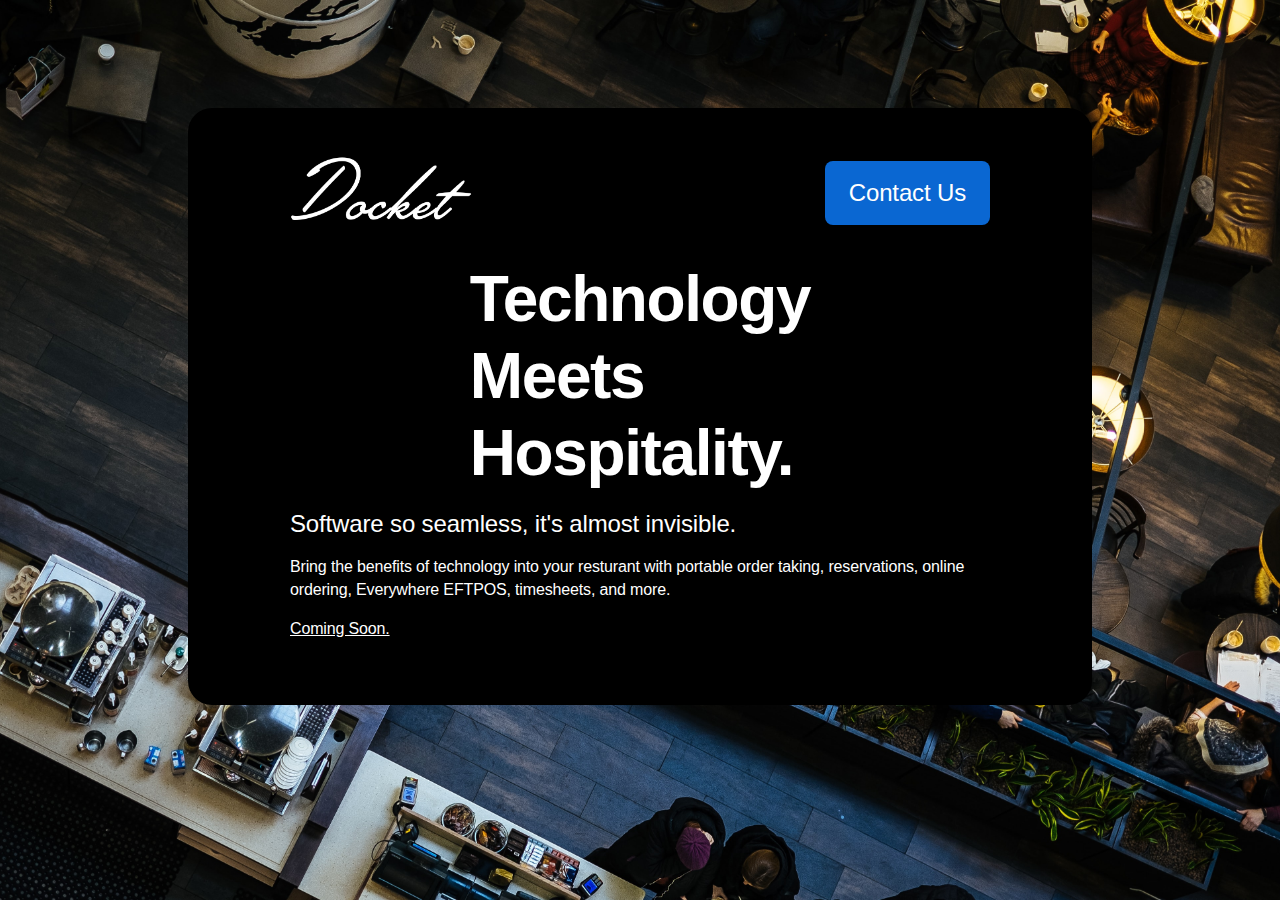
==== index.html @ 6a32f39c "Added mobile mode and slightly cleaned up code" ====
<!DOCTYPE html>

<head>
    <title>Docket Systems</title>
    <link rel="stylesheet" type="text/css" href="./main.css" />
</head>

<body>
    <main>
        <div class="main_internal">
            <nav>
                <ul>
                    <li><a href="#"><img src="./logo.png" alt="Docket Systems" /></a></li>
                    <li class="nav_button nav_button_get"><a href="mailto:sales@docket.systems">Contact Us</a></li>
                </ul>
            </nav>

            <div class="content">
                <h1 class="hero_text">Technology<br />Meets<br />Hospitality.</h1>
                <div class="main_text">
                    <h2>Software so seamless, it's almost invisible.</h2>

                    <h4>Bring the benefits of technology into your resturant with portable order taking, reservations, online ordering, Everywhere EFTPOS, timesheets, and more.</h4>
                    <a href="#"><p>Coming Soon.</p></a>
                </div>
            </div>
        </div>
    </main>
</body>
---- main.css ----
@import url('https://rsms.me/inter/inter.css');
html { font-family: 'Inter', sans-serif; }
@supports (font-variation-settings: normal) {
  html { font-family: 'Inter var', sans-serif; }
}

@media only screen and (min-width: 512px) {
    body {
        background: url('bg.jpg') no-repeat top center fixed;
        background-size: cover;
        padding: 100px 0;
    }
}

html {
    font-size: 62.5%; /* font-size 1em = 10px on default browser settings */
  }

body {
    line-height: 1.43;
    background-color: black;
    padding-left: 0;
    padding-right: 0;
    letter-spacing: -0.15px;
    display: flex;
    justify-content: center;
}

h1, h2, h3, h4, h5, h6 {
    margin: 0;
}

h1 {
    font-weight: 700;
    font-size: 6.4rem;
    letter-spacing: -1.4px;
    line-height: 1.2;
}

h2 {
    font-weight: 400;
    font-size: 2.4rem;
    padding: 15px 0;
}

h4 {
    font-weight: 450;
}

.content {
    max-width: 700px;
    grid-row: 2;
    justify-items: center;
}

nav {
    padding: 0;
    padding: 32px 0;
    margin: 0;
    font-size: 2.4rem;
    font-weight: 500;
}

.nav_button {
    line-height: 64px;
    border-radius: 8px;
    padding: 0 24px;
    cursor: pointer;
    background-color: rgb(10, 103, 210);
    transition: 0.3s;
}

.nav_button:hover {
    background-color: rgb(10, 77, 153);
}

nav ul {
    list-style: none;
    margin: 0;
    padding: 0;
    display: flex;
    justify-content: space-between;
    align-items: center;
}

nav ul li {
    padding: 0;
    margin: 0;
    display: inline;
}

nav img {
    height: 64px;
    
}

nav a:link, nav a:visited {
    color: white;
    text-decoration: none;
}

main {
    min-width: 512px;
    background-color: black;
    border-radius: 24px;
    color: white;
    font-size: 1.6rem;
    padding-top: 16px;
    padding-bottom: 48px;
}

.main_internal {
    padding: 0 8vw;
}

.main_text a:link, .main_text a:visited {
    color: white;
}

.main_text a {
    transition: 0.3s;
}

.main_text a:hover {
    color: rgb(190, 190, 190);
}
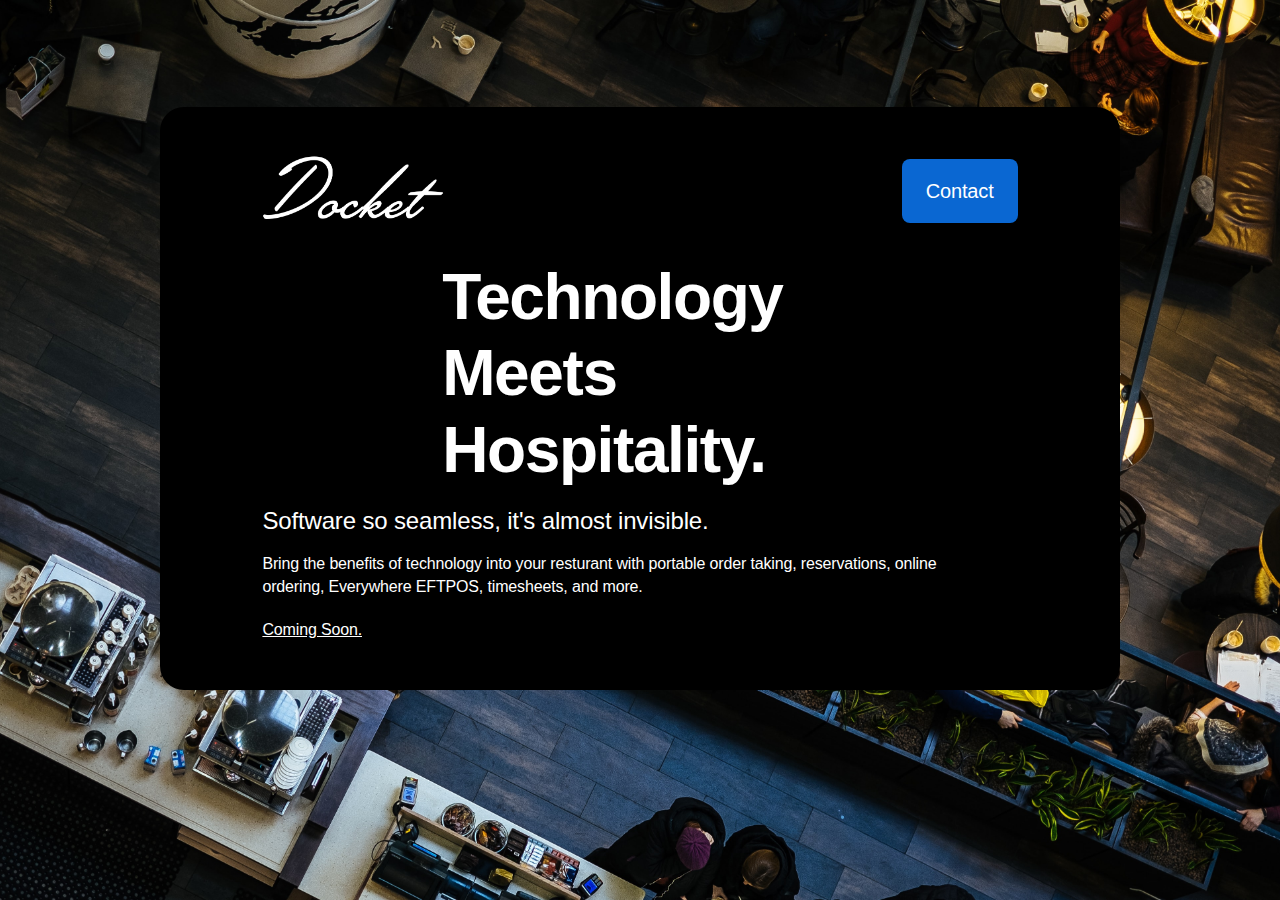
==== commit c05ab0a4: "Fixed mobile display" ====
--- a/index.html
+++ b/index.html
@@ -3,6 +3,7 @@
 <head>
     <title>Docket Systems</title>
     <link rel="stylesheet" type="text/css" href="./main.css" />
+    <meta name="viewport" content="width=device-width, initial-scale=1.0">
 </head>
 
 <body>
@@ -11,7 +12,7 @@
             <nav>
                 <ul>
                     <li><a href="#"><img src="./logo.png" alt="Docket Systems" /></a></li>
-                    <li class="nav_button nav_button_get"><a href="mailto:sales@docket.systems">Contact Us</a></li>
+                    <li class="nav_button nav_button_get"><a href="mailto:sales@docket.systems">Contact</a></li>
                 </ul>
             </nav>
 
--- a/main.css
+++ b/main.css
@@ -8,7 +8,11 @@
     body {
         background: url('bg.jpg') no-repeat top center fixed;
         background-size: cover;
-        padding: 100px 0;
+        padding: 11vh 0;
+    }
+
+    main {
+        width: 100%;
     }
 }
 
@@ -45,6 +49,7 @@
 
 h4 {
     font-weight: 450;
+    font-size: 1.6rem;
 }
 
 .content {
@@ -57,7 +62,7 @@
     padding: 0;
     padding: 32px 0;
     margin: 0;
-    font-size: 2.4rem;
+    font-size: 2rem;
     font-weight: 500;
 }
 
@@ -100,13 +105,13 @@
 }
 
 main {
-    min-width: 512px;
     background-color: black;
     border-radius: 24px;
     color: white;
     font-size: 1.6rem;
     padding-top: 16px;
-    padding-bottom: 48px;
+    padding-bottom: 32px;
+    max-width: 960px
 }
 
 .main_internal {
@@ -121,6 +126,10 @@
     transition: 0.3s;
 }
 
+.main_text p {
+    padding-top: 4px;
+}
+
 .main_text a:hover {
     color: rgb(190, 190, 190);
 }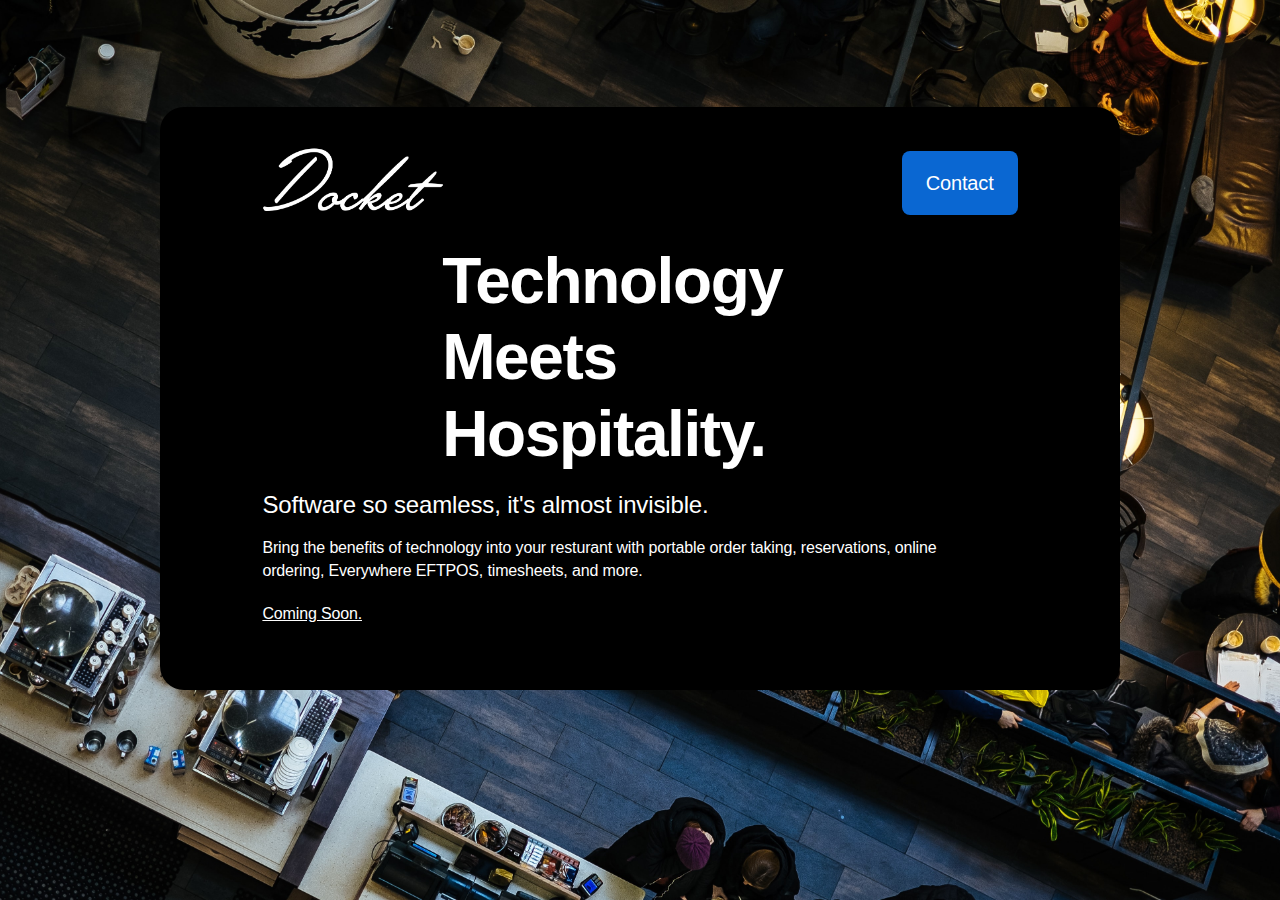
==== commit 280d3cf7: "Cleaned up mobile display" ====
--- a/index.html
+++ b/index.html
@@ -12,7 +12,7 @@
             <nav>
                 <ul>
                     <li><a href="#"><img src="./logo.png" alt="Docket Systems" /></a></li>
-                    <li class="nav_button nav_button_get"><a href="mailto:sales@docket.systems">Contact</a></li>
+                    <li class="nav_button"><a href="mailto:sales@docket.systems">Contact</a></li>
                 </ul>
             </nav>
 
--- a/main.css
+++ b/main.css
@@ -14,11 +14,25 @@
     main {
         width: 100%;
     }
+
+    .hero_text {
+        font-size: 6.4rem;
+    }
+}
+
+@media only screen and (max-width: 511px) {
+    .hero_text {
+        font-size: 5.6rem;
+    }
+
+    .nav_button {
+        display: none;
+    }
 }
 
 html {
     font-size: 62.5%; /* font-size 1em = 10px on default browser settings */
-  }
+}
 
 body {
     line-height: 1.43;
@@ -60,7 +74,7 @@
 
 nav {
     padding: 0;
-    padding: 32px 0;
+    padding: 32px 0 24px 0;
     margin: 0;
     font-size: 2rem;
     font-weight: 500;
@@ -109,8 +123,8 @@
     border-radius: 24px;
     color: white;
     font-size: 1.6rem;
-    padding-top: 16px;
-    padding-bottom: 32px;
+    padding-top: 8px;
+    padding-bottom: 48px;
     max-width: 960px
 }
 
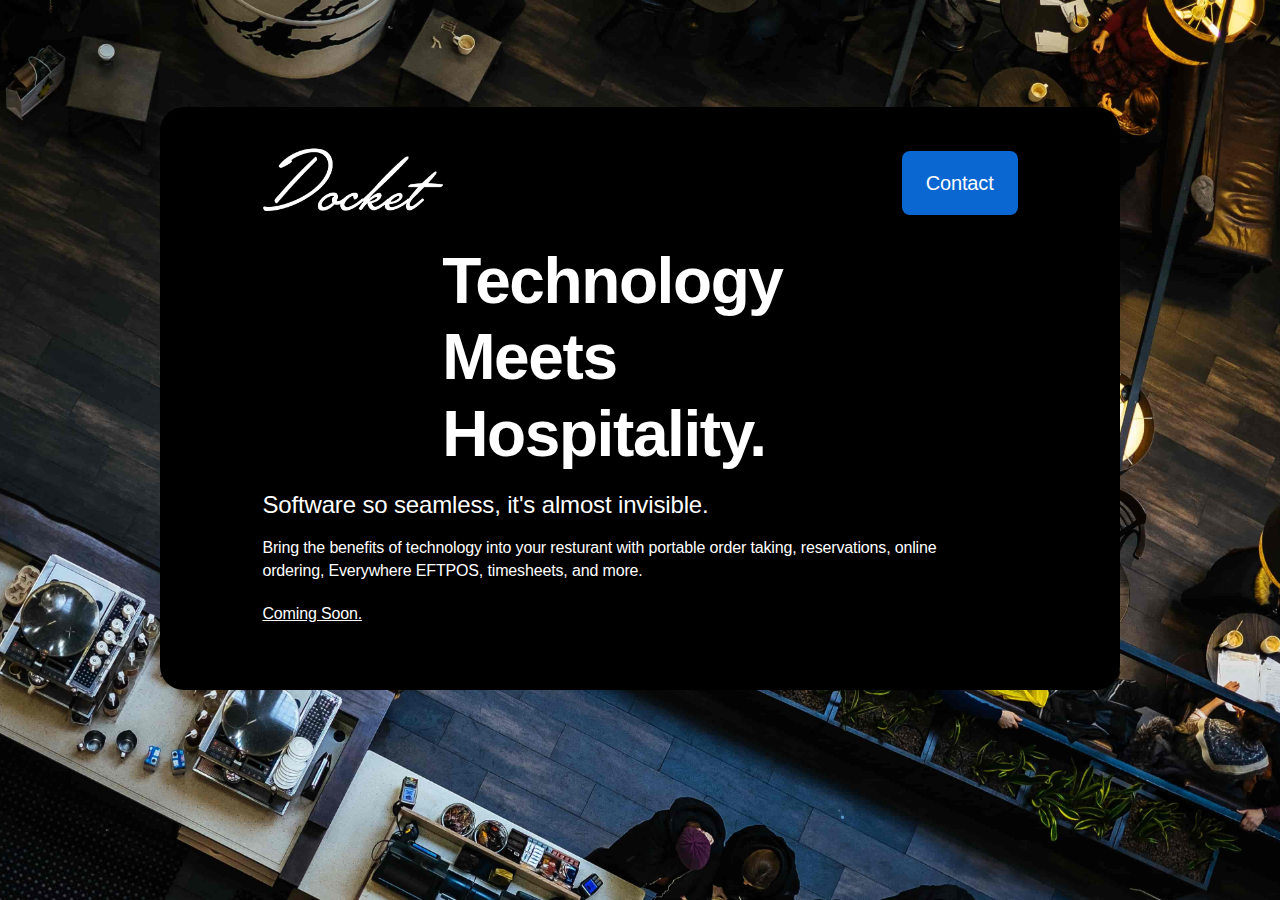
==== commit 4de23bb2: "Changed font from @import to <link>" ====
--- a/index.html
+++ b/index.html
@@ -2,8 +2,9 @@
 
 <head>
     <title>Docket Systems</title>
+    <meta name="viewport" content="width=device-width, initial-scale=1.0">
     <link rel="stylesheet" type="text/css" href="./main.css" />
-    <meta name="viewport" content="width=device-width, initial-scale=1.0">
+    <link href="https://fonts.googleapis.com/css2?family=Inter:wght@400;450;700&display=swap" rel="stylesheet">
 </head>
 
 <body>
--- a/main.css
+++ b/main.css
@@ -1,4 +1,3 @@
-@import url('https://rsms.me/inter/inter.css');
 html { font-family: 'Inter', sans-serif; }
 @supports (font-variation-settings: normal) {
   html { font-family: 'Inter var', sans-serif; }
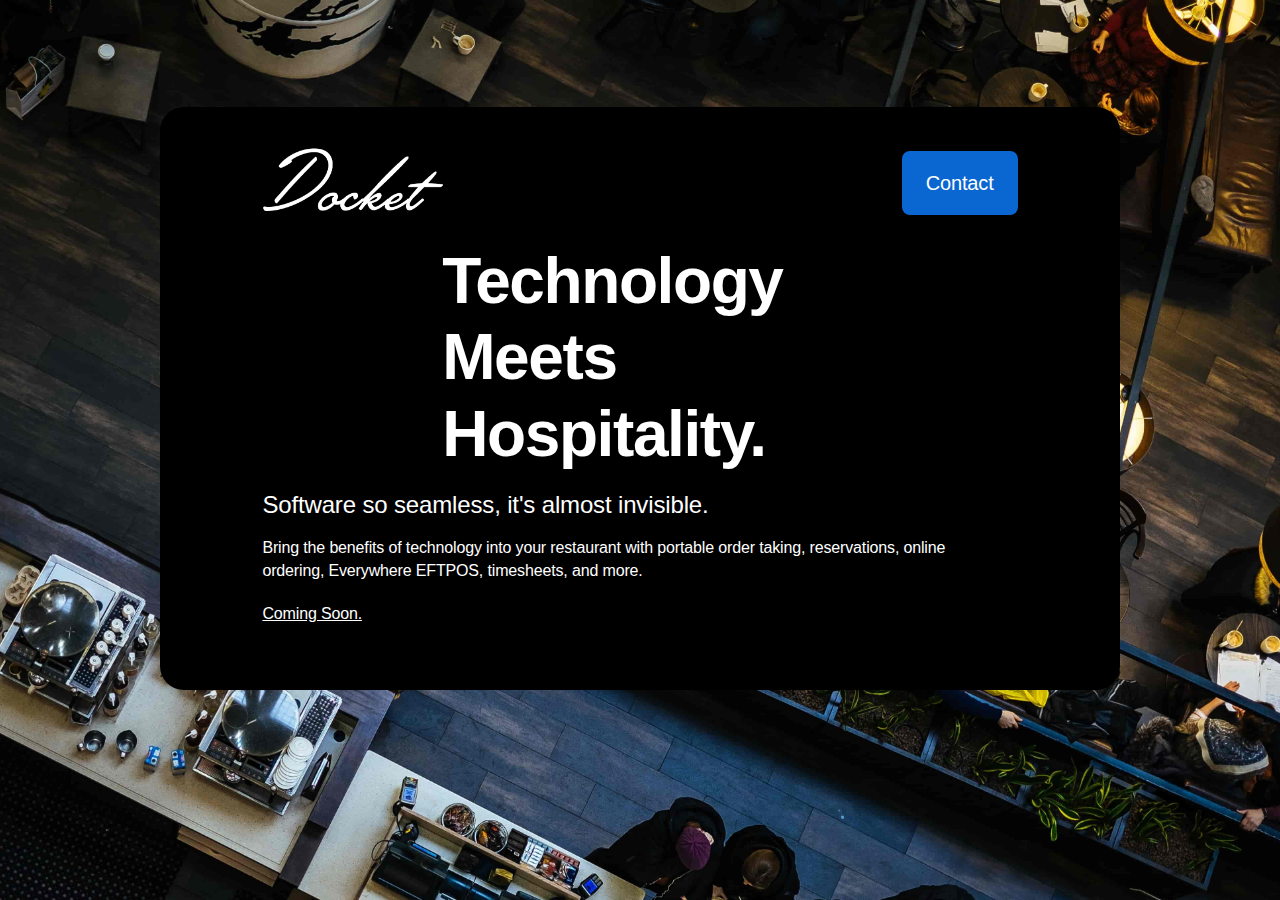
==== commit 9e6f6ed7: "Fixed typo" ====
--- a/index.html
+++ b/index.html
@@ -3,8 +3,8 @@
 <head>
     <title>Docket Systems</title>
     <meta name="viewport" content="width=device-width, initial-scale=1.0">
-    <link rel="stylesheet" type="text/css" href="./main.css" />
-    <link href="https://fonts.googleapis.com/css2?family=Inter:wght@400;450;700&display=swap" rel="stylesheet">
+    <link rel="stylesheet" href="./main.css" type="text/css" />
+    <link rel="preload" href="https://fonts.googleapis.com/css2?family=Inter:wght@400;450;700&display=swap" as="style" />
 </head>
 
 <body>
@@ -22,7 +22,7 @@
                 <div class="main_text">
                     <h2>Software so seamless, it's almost invisible.</h2>
 
-                    <h4>Bring the benefits of technology into your resturant with portable order taking, reservations, online ordering, Everywhere EFTPOS, timesheets, and more.</h4>
+                    <h4>Bring the benefits of technology into your restaurant with portable order taking, reservations, online ordering, Everywhere EFTPOS, timesheets, and more.</h4>
                     <a href="#"><p>Coming Soon.</p></a>
                 </div>
             </div>
